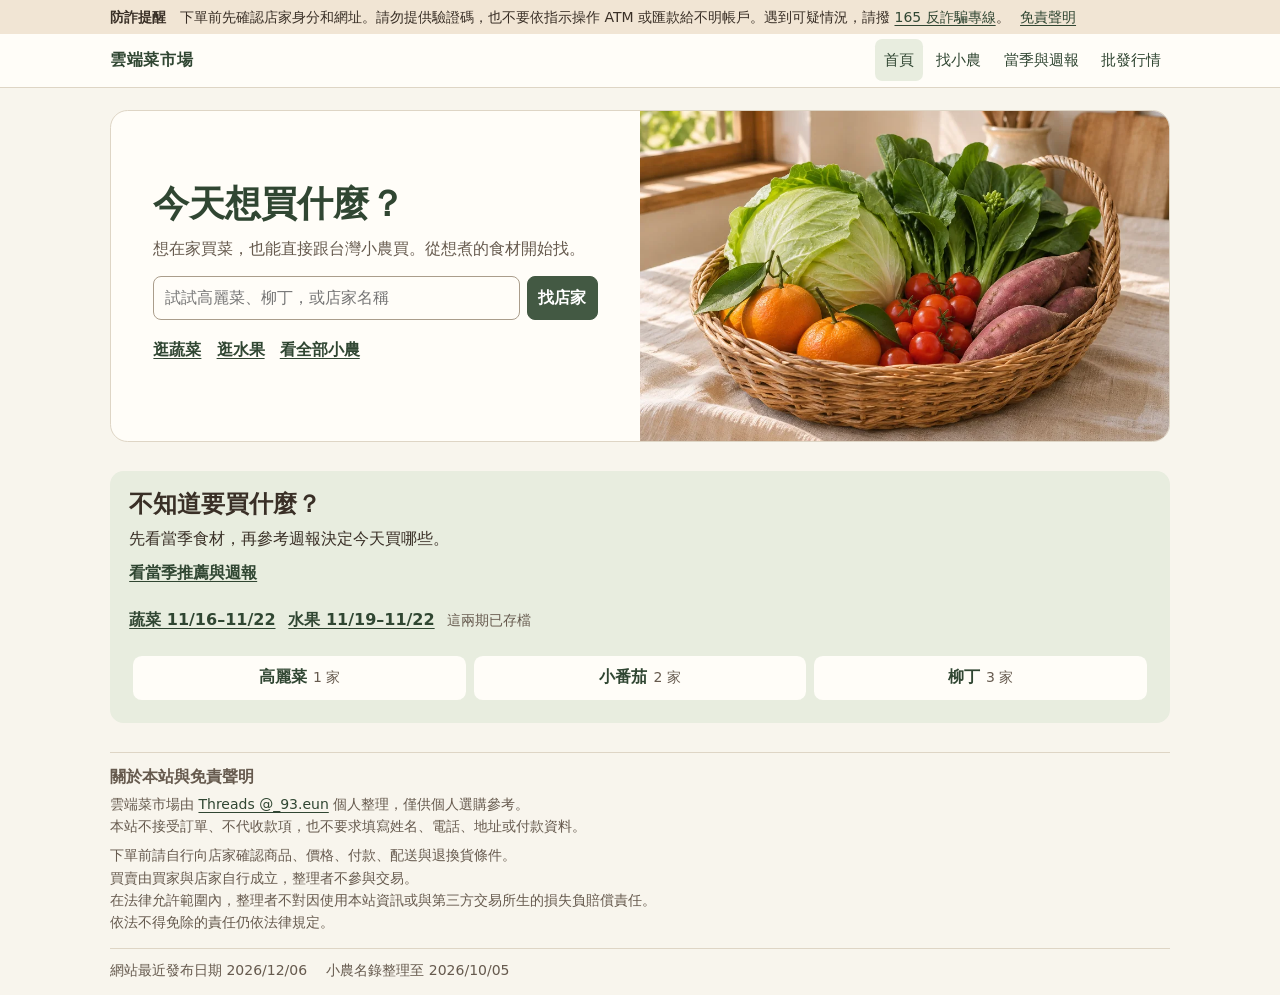
==== index.html @ 879df222 "Use weekly recommendations as the wholesale price list" ====
<!doctype html>
<html lang="zh-Hant-TW">
<head>
<meta charset="utf-8">
<meta name="viewport" content="width=device-width, initial-scale=1">
<meta name="description" content="台灣小農購買指南，依節氣找當季蔬果、參考批發行情，直接前往小農的購買管道。">
<meta name="theme-color" content="#f8f5ed">
<title>雲端菜市場</title>
<link rel="stylesheet" href="market.css?v=15">
<script defer src="market.js?v=15"></script>
</head>
<body>
<aside class="safety-banner" aria-label="防詐提醒">
  <p><strong>防詐提醒</strong>　下單前先確認店家身分和網址。請勿提供驗證碼，也不要依指示操作 ATM 或匯款給不明帳戶。遇到可疑情況，請撥 <a href="tel:165">165 反詐騙專線</a>。<a class="disclaimer-link" href="#disclaimer">免責聲明</a></p>
</aside>
<header><nav aria-label="市場導覽"><a class="brand" href="index.html">雲端菜市場</a><div class="nav-links"><a href="index.html" aria-current="page">首頁</a><a href="farms.html">找小農</a><a href="season.html">當季與週報</a><a id="prices" href="prices.html">批發行情</a></div></nav></header>
<main class="home">
  <section class="hero" aria-labelledby="home-title">
    <div class="hero-copy">
      <h1 id="home-title">今天想買什麼？</h1>
      <p>想在家買菜，也能直接跟台灣小農買。從想煮的食材開始找。</p>
      <form class="site-search" id="filters" action="farms.html" method="get" role="search">
        <label class="visually-hidden" for="search">搜尋品項或店家</label>
        <input id="search" type="search" name="q" placeholder="試試高麗菜、柳丁，或店家名稱">
        <button type="submit" class="primary">找店家</button>
      </form>
      <div class="browse-links" id="directory" tabindex="-1" aria-label="依類別逛小農">
        <a href="farms.html?category=蔬菜">逛蔬菜</a>
        <a href="farms.html?category=水果">逛水果</a>
        <a href="farms.html">看全部小農</a>
      </div>
    </div>
    <img class="hero-image" src="market-basket.webp" width="960" height="640" alt="竹籃裡盛著高麗菜、柑橘、小番茄和地瓜">
  </section>

  <section id="search-results" hidden aria-labelledby="results-heading">
    <div class="result-heading">
      <h2 id="results-heading" tabindex="-1">搜尋結果</h2>
      <button type="button" id="clear" class="quiet-button">清除搜尋</button>
    </div>
    <p id="count" role="status">正在載入小農名錄。</p>
    <p id="no-results" hidden><a href="farms.html">逛小農名錄</a>　<a href="season.html">看當季推薦</a></p>
  <div class="grid farm-grid" id="farms"></div>
    <button id="more" type="button" hidden>顯示更多店家</button>
  </section>

  <section id="shop-ideas" class="ideas" aria-labelledby="ideas-title">
    <div class="ideas-copy">
      <h2 id="ideas-title">不知道要買什麼？</h2>
      <p>先看當季食材，再參考週報決定今天買哪些。</p>
      <a id="season" class="text-link" href="season.html">看當季推薦與週報</a>
      <div class="weekly-links" aria-label="週報">
        <a id="home-vegetable-period" href="season.html#vegetable-weekly">蔬菜週報</a>
        <a id="home-fruit-period" href="season.html#weekly">水果週報</a>
        <span id="home-weekly" class="meta" hidden>這兩期已存檔</span>
      </div>
    </div>
    <div id="home-picks" class="home-picks" aria-label="從當季品項找店家"></div>
  </section>
</main>
<footer>
  <section class="disclaimer" id="disclaimer" aria-labelledby="disclaimer-title">
    <h2 id="disclaimer-title">關於本站與免責聲明</h2>
    <p>雲端菜市場由 <a href="https://www.threads.com/@_93.eun">Threads @_93.eun</a> 個人整理，僅供個人選購參考。<br>
      本站不接受訂單、不代收款項，也不要求填寫姓名、電話、地址或付款資料。</p>
    <p>下單前請自行向店家確認商品、價格、付款、配送與退換貨條件。<br>
      買賣由買家與店家自行成立，整理者不參與交易。<br>
      在法律允許範圍內，整理者不對因使用本站資訊或與第三方交易所生的損失負賠償責任。<br>
      依法不得免除的責任仍依法律規定。</p>
  </section>
  <p class="site-dates"><span>網站最近發布日期 <time id="published-at">查詢中</time></span><span>小農名錄整理至 <time datetime="2026-10-05">2026/10/05</time></span></p>
</footer>
</body>
</html>
---- market.css ----
:root {
  font-family: "Noto Sans TC", "PingFang TC", "Microsoft JhengHei", system-ui, sans-serif;
  font-size: 100%;
  line-height: 1.6;
  color: #392f26;
  background: #f8f5ed;
  --surface: #fffdf8;
  --ink: #392f26;
  --muted: #665a4e;
  --green: #435943;
  --green-dark: #304632;
  --green-wash: #e8eddf;
  --line: #ded5c5;
  --warm: #f1e5d4;
  --radius: .85rem;
}
* { box-sizing: border-box; }
[hidden] { display: none !important; }
body { margin: 0; }
a { color: var(--green-dark); text-underline-offset: .2em; }
:focus-visible { outline: 3px solid #90644a; outline-offset: 3px; }
h1, h2, h3, p { margin: 0; }
h1, h2, h3 { line-height: 1.25; }
h1 { font-size: clamp(1.66rem, 4vw, 2.25rem); }
h2 { font-size: clamp(1.21rem, 3vw, 1.48rem); }
h3 { font-size: 1.08rem; }
p, .meta { margin-top: .4rem; }
.muted, .meta { color: var(--muted); }
.meta, .safety-banner { font-size: .875rem; }
nav, main, footer, .intro, .safety-banner p { width: min(1060px, calc(100% - 2rem)); margin-inline: auto; }
.safety-banner { background: var(--warm); }
.safety-banner p { margin-block: 0; padding: .35rem 0; }
header { background: var(--surface); border-bottom: 1px solid var(--line); }
nav, .nav-links { display: flex; align-items: center; flex-wrap: wrap; gap: .1rem .3rem; }
nav { justify-content: space-between; padding: .35rem 0; }
nav a { display: inline-flex; align-items: center; min-height: 42px; padding: .2rem .55rem; text-decoration: none; border-radius: .45rem; font-size: .94rem; }
nav a:hover, nav a[aria-current="page"] { background: var(--green-wash); }
nav .brand { padding-inline: 0; font-weight: 800; font-size: 1rem; letter-spacing: .04em; }
.intro { padding: .85rem 0 1.25rem; }
.intro p, .hero-copy p { color: var(--muted); }
section { margin: 1.4rem 0 1.8rem; scroll-margin-top: 1rem; }
.hero {
  margin-top: 1.4rem;
  display: grid;
  grid-template-columns: repeat(2, minmax(0, 1fr));
  align-items: stretch;
  background: var(--surface);
  border: 1px solid var(--line);
  border-radius: calc(var(--radius) + .25rem);
  overflow: clip;
}
.hero-copy { padding: clamp(1.1rem, 3.6vw, 2.65rem); align-self: center; }
.hero-copy h1 { color: var(--green-dark); }
.hero-copy p { max-width: 29em; margin-top: .65rem; }
.hero-image { width: 100%; height: 100%; min-height: 245px; max-height: 330px; object-fit: cover; background: var(--warm); }
form, .search-row, .site-search { min-width: 0; }
.search-row, .site-search { display: flex; gap: .45rem; align-items: stretch; }
.site-search { max-width: 31rem; margin-top: .85rem; }
.site-search button, .search-row button { flex: none; }
input, select, button, .purchase {
  font: inherit; min-height: 44px; padding: .35rem .65rem;
  border: 1px solid #aa9d8b; border-radius: .5rem;
  color: var(--ink); background: var(--surface);
}
input, select { width: 100%; min-width: 0; }
button { cursor: pointer; font-weight: 650; }
button:hover { background: var(--warm); }
.primary, .purchase { color: white; background: var(--green); border-color: var(--green); font-weight: 700; }
.primary:hover, .purchase:hover { color: white; background: var(--green-dark); }
.browse-links { display: flex; flex-wrap: wrap; gap: .25rem .95rem; margin-top: .6rem; }
.browse-links a, .text-link, .pick-link { display: inline-flex; min-height: 42px; align-items: center; font-weight: 675; }
.ideas { display: grid; gap: .65rem; padding: 1.2rem; background: var(--green-wash); border-radius: var(--radius); }
.ideas-copy .meta { margin-top: 0; }
.home-picks { display: flex; flex-wrap: nowrap; gap: .5rem; min-width: 0; overflow-x: auto; padding: .25rem; }
.home-picks > a {
  flex: 1 0 4rem; display: flex; align-items: baseline; justify-content: center; flex-wrap: wrap;
  gap: .15rem .4rem; white-space: nowrap; padding: .48rem .55rem; min-height: 44px;
  border-radius: .55rem; background: var(--surface); text-decoration: none;
}
.home-picks a:hover { text-decoration: underline; }
.home-picks .meta { margin: 0; }
.grid { display: flex; flex-wrap: wrap; justify-content: center; gap: .7rem; margin-top: .7rem; }
.grid > .card { flex: 0 0 calc((100% - 1.4rem) / 3); min-width: 0; }
.card { background: var(--surface); border: 1px solid var(--line); border-radius: var(--radius); padding: .9rem; overflow-wrap: anywhere; }
.farm-card { display: flex; flex-direction: column; align-items: flex-start; }
.farm-card .links { margin-top: auto; padding-top: .6rem; }
.farm-card .meta { line-height: 1.45; }
.farm-card .matched-products { margin-top: .4rem; }
.pick { background: #fbf4e8; }
.section-note { max-width: 46rem; margin: .45rem 0 .75rem; }
.weekly { border-top: 1px solid var(--line); padding-top: 1.2rem; }
.weekly details { margin-top: .8rem; max-width: 44rem; }
.price, .matched-products { color: var(--green-dark); font-weight: 750; }
.tag, .term { display: inline-block; color: #534638; background: var(--warm); border-radius: .35rem; padding: .08rem .44rem; margin: .33rem .25rem .1rem 0; font-size: .875rem; }
.term { margin-bottom: .55rem; }
.filters { display: grid; grid-template-columns: repeat(2, minmax(0, 1fr)); gap: .65rem; margin: .65rem 0; padding: .8rem; background: var(--surface); border: 1px solid var(--line); border-radius: var(--radius); }
.filters label { display: block; margin-bottom: .2rem; font-weight: 675; }
.links, .quick-products, .result-heading { display: flex; gap: .35rem .6rem; flex-wrap: wrap; align-items: center; }
.result-heading { justify-content: space-between; }
.links a { display: inline-flex; align-items: center; min-height: 44px; }
.links .purchase { text-decoration: none; }
.quick-products { gap: .3rem; }
.quick-products button { font-weight: 550; }
.product-index { margin-bottom: .55rem; }
.product-index[open] .quick-products { padding-bottom: .6rem; }
summary { cursor: pointer; min-height: 44px; line-height: 44px; font-weight: 650; }
#more { margin-top: .7rem; }
footer { border-top: 1px solid var(--line); padding: .85rem 0; color: var(--muted); font-size: .875rem; }
.visually-hidden { position: absolute; width: 1px; height: 1px; margin: -1px; padding: 0; overflow: hidden; clip-path: inset(50%); white-space: nowrap; border: 0; }
@media (max-width: 820px) { .grid > .card { flex-basis: calc((100% - .7rem) / 2); } }
@media (max-width: 650px) {
  .hero { grid-template-columns: 1fr; }
  .hero-image { min-height: 0; max-height: 165px; object-position: 50% 54%; }
}
@media (max-width: 520px) {
  nav, main, footer, .intro { width: calc(100% - 1.25rem); }
  .grid > .card { flex-basis: 100%; }
  .filters { grid-template-columns: 1fr; }
  nav { gap: 0; }
  nav a { min-height: 40px; padding-inline: .35rem; }
  .safety-banner p { line-height: 1.45; }
  .hero-copy { padding: .9rem; }
}

.disclaimer-link { display: inline-block; margin-inline-start: .65rem; }
.disclaimer { max-width: 52rem; margin: 0 0 .9rem; }
.disclaimer h2 { font-size: 1rem; }
.site-dates { display: flex; flex-wrap: wrap; column-gap: 1.2rem; row-gap: .2rem; border-top: 1px solid var(--line); padding-top: .6rem; }

.weekly-links { display: flex; align-items: center; flex-wrap: wrap; gap: .1rem .8rem; margin-top: .25rem; }
.weekly-links a { display: inline-flex; align-items: center; min-height: 44px; font-weight: 650; }

.weekly-grid { display: grid; grid-template-columns: repeat(2, minmax(0, 1fr)); gap: .85rem; margin-top: 1rem; }
.weekly-brief { margin: 0; padding: .9rem; border: 1px solid var(--line); border-radius: var(--radius); background: var(--surface); }
.weekly-brief h2 .meta { display: inline-block; font-size: .95rem; margin: 0 0 0 .2rem; }
.weekly-rows { margin: .55rem 0; }
.weekly-rows > div { display: grid; grid-template-columns: 5.25rem minmax(0, 1fr); gap: .25rem; border-top: 1px solid var(--line); padding: .2rem 0; align-items: baseline; }
.weekly-rows dt { font-weight: 720; }
.weekly-rows dd { margin: 0; overflow-wrap: anywhere; }
.produce-link { display: inline-flex; align-items: center; min-height: 44px; padding: 0 .52rem; border-radius: .4rem; background: var(--green-wash); font-weight: 670; }
.produce-link:hover { background: var(--warm); }
@media (max-width: 850px) { .weekly-grid { grid-template-columns: 1fr; } }
@media (max-width: 410px) { .weekly-rows > div { grid-template-columns: 4.45rem minmax(0, 1fr); } }

#directory .farm-grid { justify-content: flex-start; }
.farm-grid > .farm-card { padding: .85rem; }
.farm-origin { margin-top: .2rem; color: var(--muted); font-size: .875rem; }
.farm-categories { margin-top: .3rem; }
.product-suggestions { border: 1px solid var(--line); border-radius: var(--radius); padding: .6rem .8rem; background: var(--surface); }
.product-suggestions p { margin: 0 0 .25rem; color: var(--muted); font-weight: 650; }
.product-suggestions button { background: var(--green-wash); }
.product-suggestions button:hover { background: var(--warm); }

.seasonal-picks { display: grid; gap: .65rem; margin-top: .7rem; }
.seasonal-row { display: grid; grid-template-columns: 3.4rem minmax(0, 1fr); gap: .6rem; align-items: start; }
.seasonal-label { margin: 0; padding: .38rem .32rem; border-radius: .4rem; text-align: center; font-size: .96rem; }
.vegetable-label { background: #e1ebd8; color: #314b31; }
.fruit-label { background: #f8e4cc; color: #684121; }
.seasonal-items { display: flex; gap: .6rem; list-style: none; margin: 0; padding: 0; }
.seasonal-items > li { flex: 1; min-width: 0; padding: .62rem .7rem; }
.seasonal-items h4 { margin: 0; font-size: 1rem; line-height: 1.3; }
.seasonal-items p { margin-top: .3rem; }
@media (max-width: 520px) {
  .seasonal-row { grid-template-columns: 2.8rem minmax(0, 1fr); gap: .36rem; }
  .seasonal-items { gap: .35rem; }
  .seasonal-items > li { padding: .5rem .46rem; }
}

.tone-orange { background: #fae3cd; color: #684121; }
.tone-green { background: #dfebd9; color: #314b31; }
.tone-red { background: #f6dedc; color: #762d30; }
.tone-rose { background: #f6d9ce; color: #752f26; }
.tone-pink { background: #f4e0eb; color: #6e3b59; }
.tone-blue { background: #deebf5; color: #2f516c; }
.tone-neutral { background: #f2eee7; color: #514a3e; }
.tone-gray { background: #e6e7e6; color: #414742; }
.tone-brown { background: #eddfd3; color: #62432f; }
.tone-yellow { background: #faedc4; color: #624b19; }
.purchase-group { width: 100%; margin: .35rem 0 .9rem; }
.purchase-group .grid { margin-top: .5rem; }
.purchase-group h2 { scroll-margin-top: 1rem; }
.channel-links { display: flex; flex-wrap: wrap; gap: .35rem; margin: .55rem 0 .8rem; }
.channel-label {
  display: inline-flex; align-items: center; padding: .25rem .65rem;
  border-radius: .4rem; font-size: 1rem; font-weight: 720;
}
.channel-links a { min-height: 44px; font-size: .875rem; }
.farm-card .links a { font-size: .875rem; }

.page-back { display: flex; flex-wrap: wrap; gap: .45rem; margin: 1.25rem 0; }
.back-link {
  display: inline-flex; align-items: center; min-height: 44px; padding: .3rem .7rem;
  border: 1px solid var(--line); border-radius: .5rem; background: var(--green-wash);
  color: var(--green-dark); font-size: .94rem; font-weight: 700; text-decoration: none;
}
.back-link:hover { background: var(--warm); text-decoration: underline; }
#directory, #filters, #season-search, #price-search { scroll-margin-top: .8rem; }

.price-section { margin: 1.2rem 0 1.55rem; }
.price-quotes { margin-top: .35rem; }
.quote-detail { display: block; margin: .05rem 0 0; }
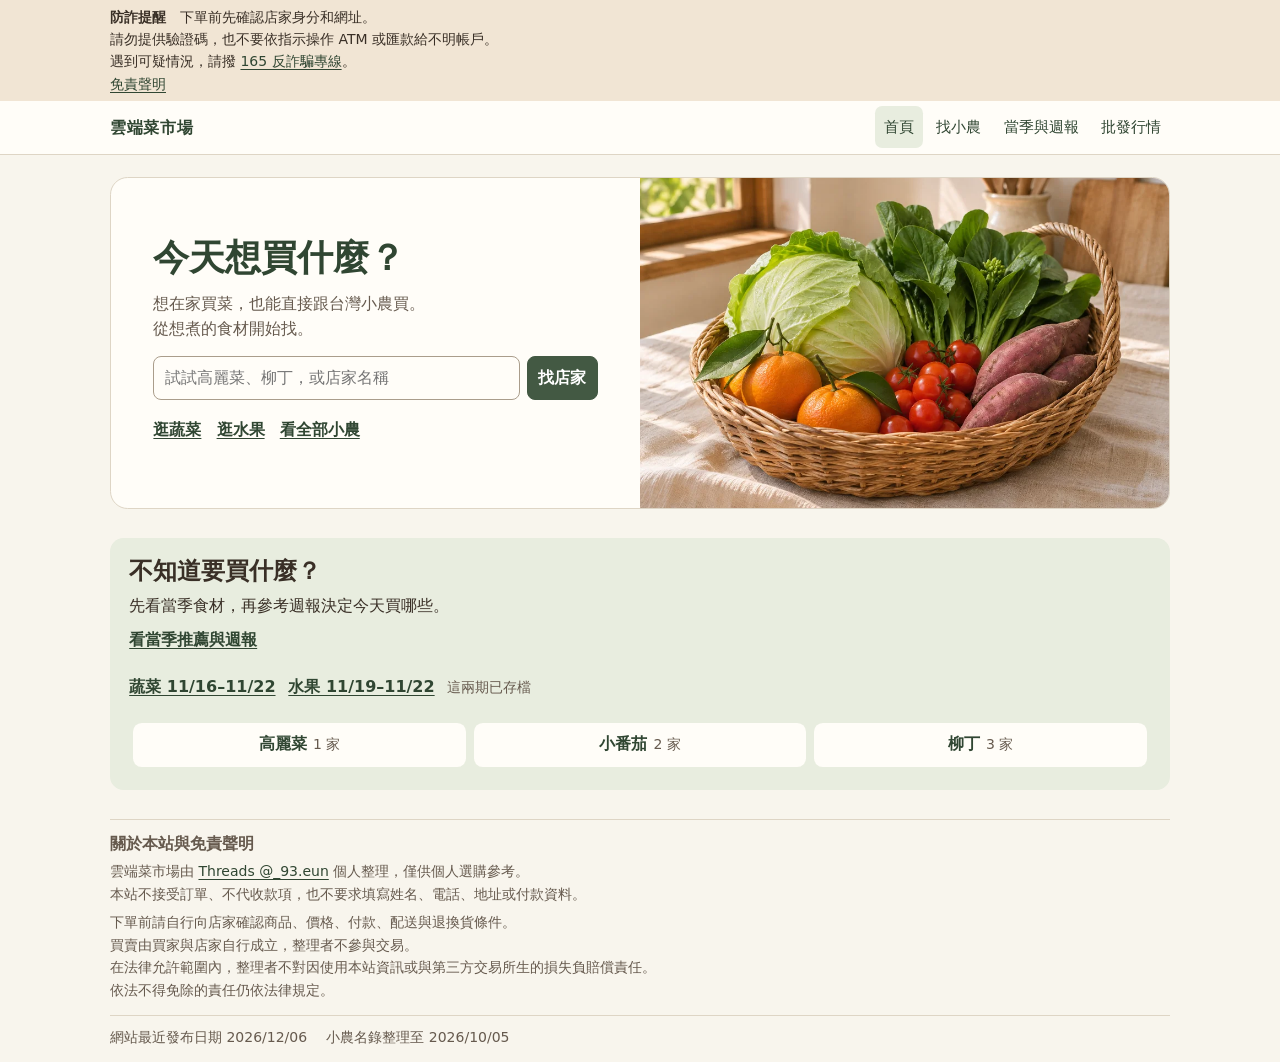
==== commit 1163c0cb: "Break public-facing copy after each sentence" ====
--- a/index.html
+++ b/index.html
@@ -6,19 +6,23 @@
 <meta name="description" content="台灣小農購買指南，依節氣找當季蔬果、參考批發行情，直接前往小農的購買管道。">
 <meta name="theme-color" content="#f8f5ed">
 <title>雲端菜市場</title>
-<link rel="stylesheet" href="market.css?v=15">
-<script defer src="market.js?v=15"></script>
+<link rel="stylesheet" href="market.css?v=18">
+<script defer src="market.js?v=18"></script>
 </head>
 <body>
 <aside class="safety-banner" aria-label="防詐提醒">
-  <p><strong>防詐提醒</strong>　下單前先確認店家身分和網址。請勿提供驗證碼，也不要依指示操作 ATM 或匯款給不明帳戶。遇到可疑情況，請撥 <a href="tel:165">165 反詐騙專線</a>。<a class="disclaimer-link" href="#disclaimer">免責聲明</a></p>
+  <p><strong>防詐提醒</strong>　下單前先確認店家身分和網址。<br>
+    請勿提供驗證碼，也不要依指示操作 ATM 或匯款給不明帳戶。<br>
+    遇到可疑情況，請撥 <a href="tel:165">165 反詐騙專線</a>。<br>
+    <a class="disclaimer-link" href="#disclaimer">免責聲明</a></p>
 </aside>
 <header><nav aria-label="市場導覽"><a class="brand" href="index.html">雲端菜市場</a><div class="nav-links"><a href="index.html" aria-current="page">首頁</a><a href="farms.html">找小農</a><a href="season.html">當季與週報</a><a id="prices" href="prices.html">批發行情</a></div></nav></header>
 <main class="home">
   <section class="hero" aria-labelledby="home-title">
     <div class="hero-copy">
       <h1 id="home-title">今天想買什麼？</h1>
-      <p>想在家買菜，也能直接跟台灣小農買。從想煮的食材開始找。</p>
+      <p>想在家買菜，也能直接跟台灣小農買。<br>
+    從想煮的食材開始找。</p>
       <form class="site-search" id="filters" action="farms.html" method="get" role="search">
         <label class="visually-hidden" for="search">搜尋品項或店家</label>
         <input id="search" type="search" name="q" placeholder="試試高麗菜、柳丁，或店家名稱">
@@ -38,7 +42,7 @@
       <h2 id="results-heading" tabindex="-1">搜尋結果</h2>
       <button type="button" id="clear" class="quiet-button">清除搜尋</button>
     </div>
-    <p id="count" role="status">正在載入小農名錄。</p>
+    <p id="count" class="sentence-lines" role="status">正在載入小農名錄。</p>
     <p id="no-results" hidden><a href="farms.html">逛小農名錄</a>　<a href="season.html">看當季推薦</a></p>
   <div class="grid farm-grid" id="farms"></div>
     <button id="more" type="button" hidden>顯示更多店家</button>
--- a/market.css
+++ b/market.css
@@ -122,7 +122,7 @@
   .hero-copy { padding: .9rem; }
 }
 
-.disclaimer-link { display: inline-block; margin-inline-start: .65rem; }
+.disclaimer-link { display: inline-block; }
 .disclaimer { max-width: 52rem; margin: 0 0 .9rem; }
 .disclaimer h2 { font-size: 1rem; }
 .site-dates { display: flex; flex-wrap: wrap; column-gap: 1.2rem; row-gap: .2rem; border-top: 1px solid var(--line); padding-top: .6rem; }
@@ -199,3 +199,11 @@
 .price-section { margin: 1.2rem 0 1.55rem; }
 .price-quotes { margin-top: .35rem; }
 .quote-detail { display: block; margin: .05rem 0 0; }
+
+.price-section .grid { justify-content: flex-start; }
+
+.full-weekly { border-top: 1px solid var(--line); padding-top: .15rem; }
+.full-weekly summary { color: var(--green-dark); }
+.weekly-original { white-space: pre-wrap; overflow-wrap: anywhere; line-height: 1.7; padding-bottom: .25rem; }
+
+.sentence-lines { white-space: pre-line; }
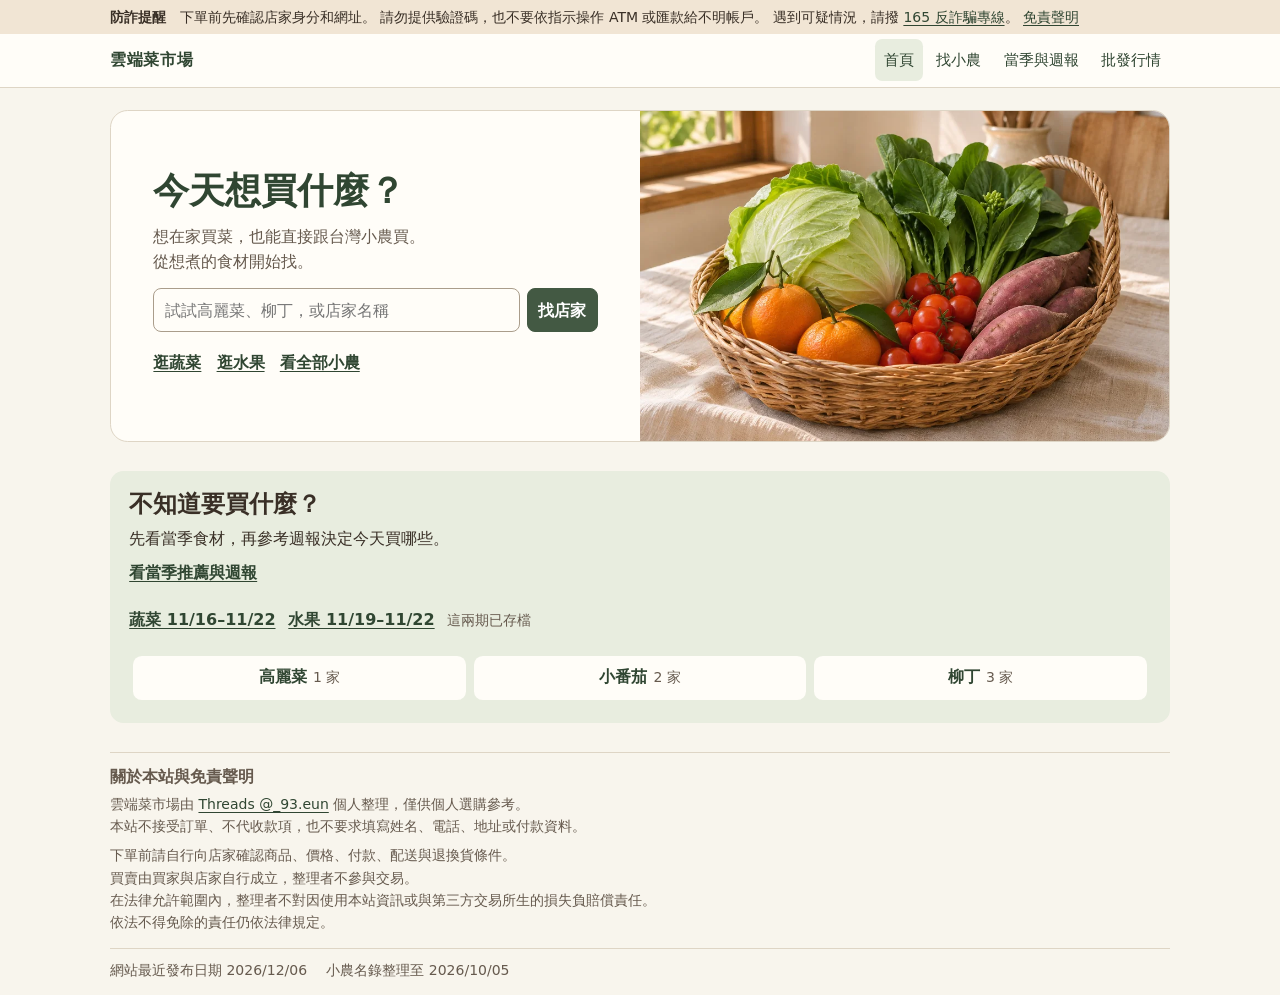
==== commit d612c94f: "Keep the top fraud notice on one line" ====
--- a/index.html
+++ b/index.html
@@ -11,10 +11,7 @@
 </head>
 <body>
 <aside class="safety-banner" aria-label="防詐提醒">
-  <p><strong>防詐提醒</strong>　下單前先確認店家身分和網址。<br>
-    請勿提供驗證碼，也不要依指示操作 ATM 或匯款給不明帳戶。<br>
-    遇到可疑情況，請撥 <a href="tel:165">165 反詐騙專線</a>。<br>
-    <a class="disclaimer-link" href="#disclaimer">免責聲明</a></p>
+  <p><strong>防詐提醒</strong>　下單前先確認店家身分和網址。 請勿提供驗證碼，也不要依指示操作 ATM 或匯款給不明帳戶。 遇到可疑情況，請撥 <a href="tel:165">165 反詐騙專線</a>。 <a class="disclaimer-link" href="#disclaimer">免責聲明</a></p>
 </aside>
 <header><nav aria-label="市場導覽"><a class="brand" href="index.html">雲端菜市場</a><div class="nav-links"><a href="index.html" aria-current="page">首頁</a><a href="farms.html">找小農</a><a href="season.html">當季與週報</a><a id="prices" href="prices.html">批發行情</a></div></nav></header>
 <main class="home">
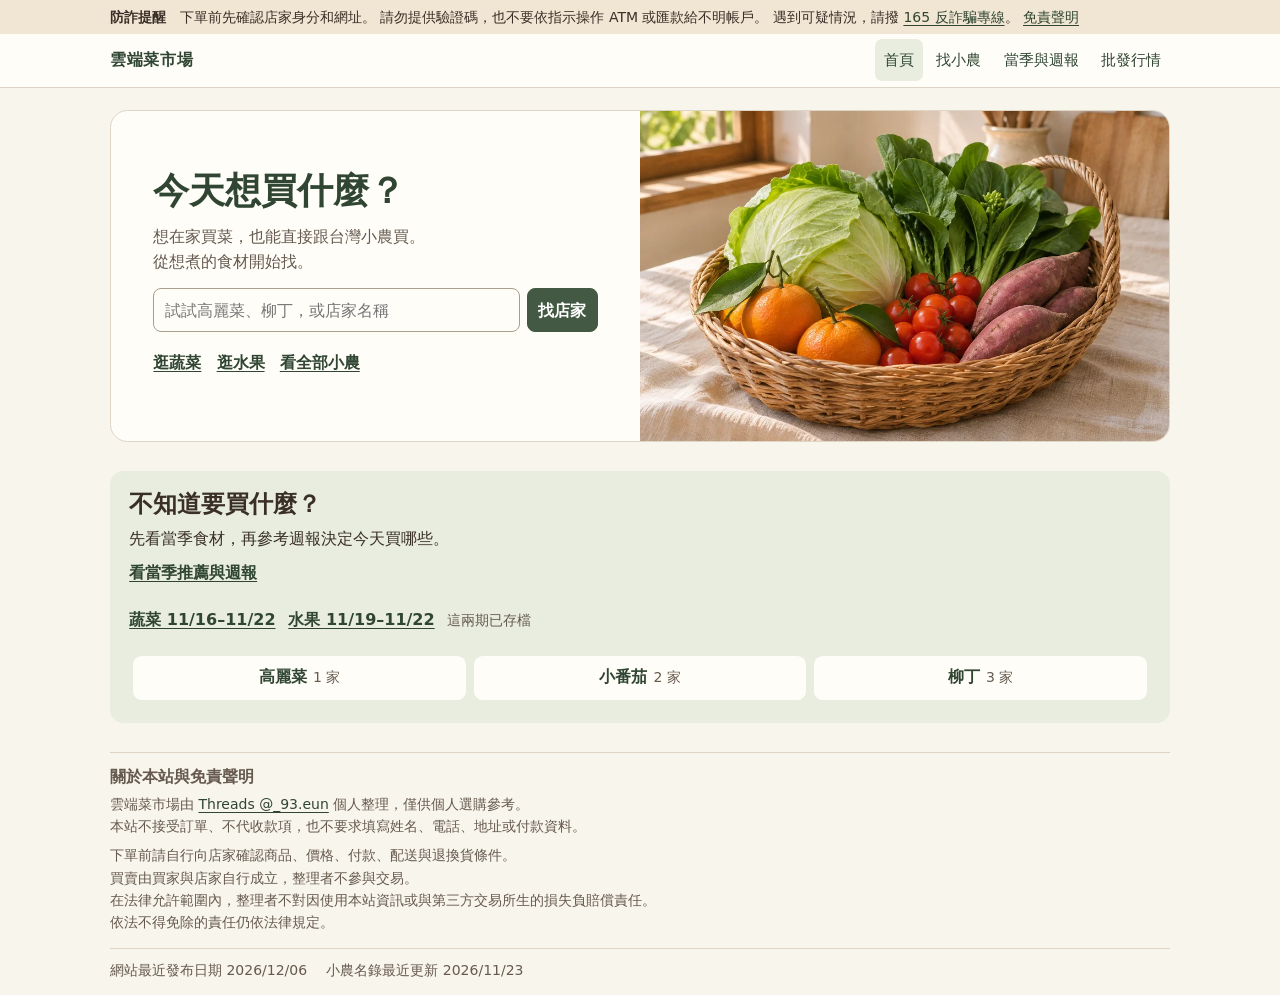
==== commit 4656c92f: "Add Niu Tomato to the vegetable directory" ====
--- a/index.html
+++ b/index.html
@@ -69,7 +69,7 @@
       在法律允許範圍內，整理者不對因使用本站資訊或與第三方交易所生的損失負賠償責任。<br>
       依法不得免除的責任仍依法律規定。</p>
   </section>
-  <p class="site-dates"><span>網站最近發布日期 <time id="published-at">查詢中</time></span><span>小農名錄整理至 <time datetime="2026-10-05">2026/10/05</time></span></p>
+  <p class="site-dates"><span>網站最近發布日期 <time id="published-at">查詢中</time></span><span>小農名錄最近更新 <time datetime="2026-11-23">2026/11/23</time></span></p>
 </footer>
 </body>
 </html>
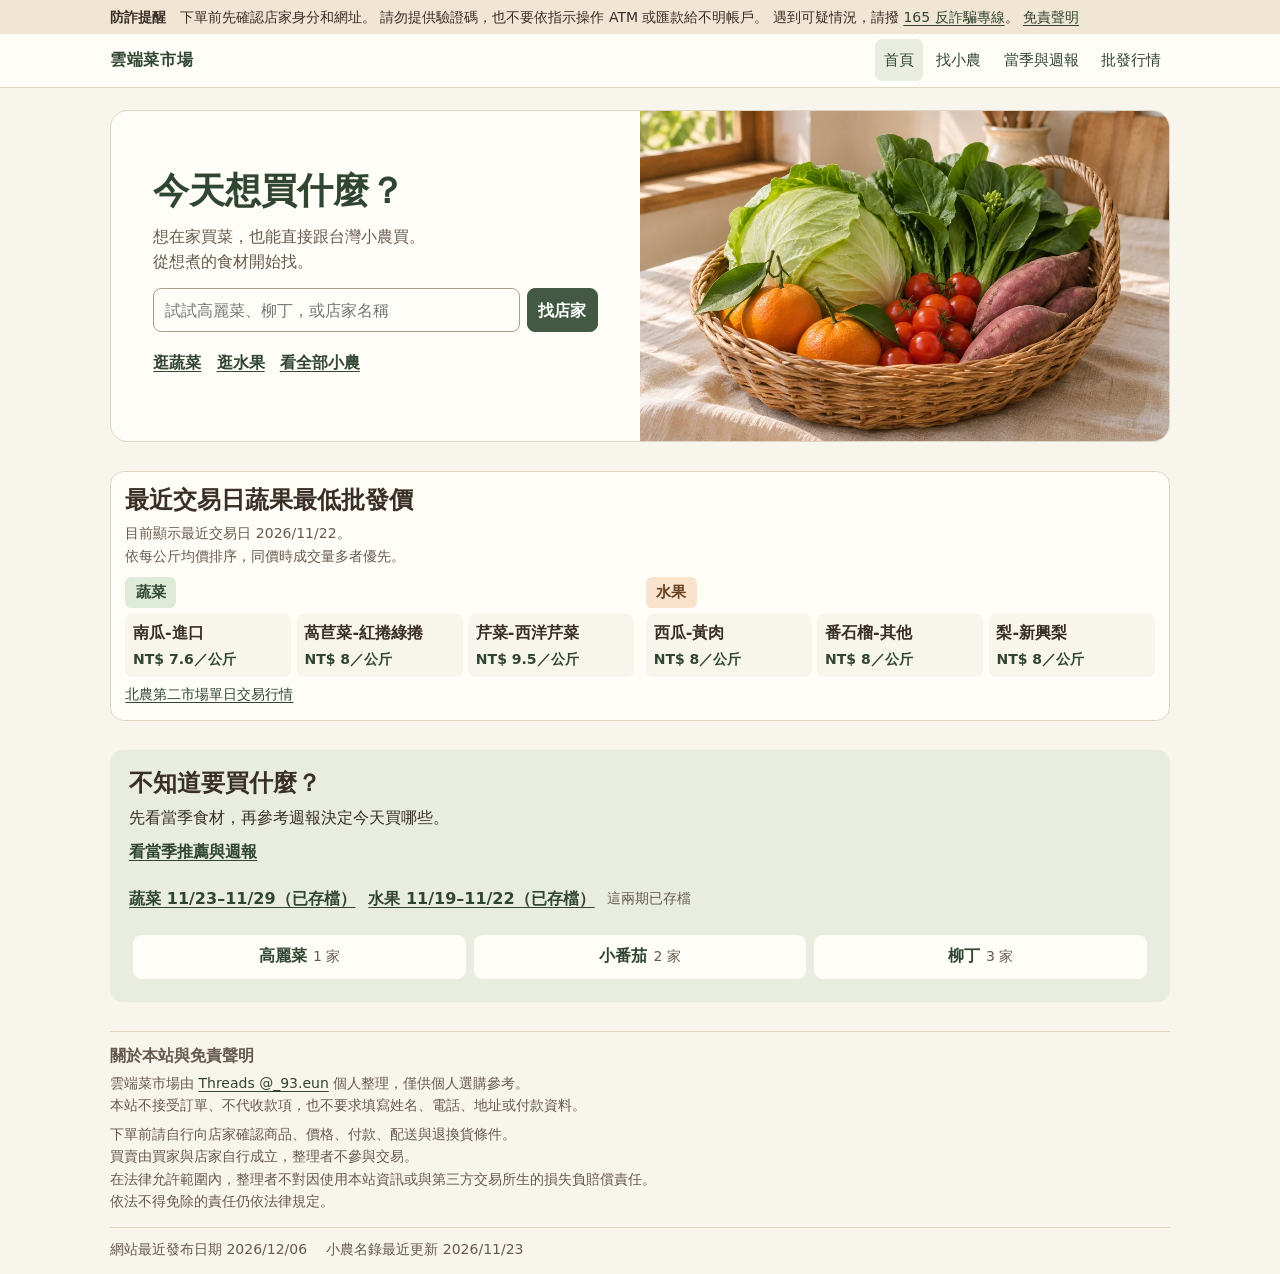
==== commit c08deb3e: "Show daily vegetable and fruit price leaders and refresh the vegetable report" ====
--- a/index.html
+++ b/index.html
@@ -6,8 +6,8 @@
 <meta name="description" content="台灣小農購買指南，依節氣找當季蔬果、參考批發行情，直接前往小農的購買管道。">
 <meta name="theme-color" content="#f8f5ed">
 <title>雲端菜市場</title>
-<link rel="stylesheet" href="market.css?v=18">
-<script defer src="market.js?v=18"></script>
+<link rel="stylesheet" href="market.css?v=19">
+<script defer src="market.js?v=19"></script>
 </head>
 <body>
 <aside class="safety-banner" aria-label="防詐提醒">
@@ -45,6 +45,13 @@
     <button id="more" type="button" hidden>顯示更多店家</button>
   </section>
 
+  <section id="home-cheapest" class="home-cheapest" aria-labelledby="cheapest-title">
+    <h2 id="cheapest-title">蔬果最低批發價</h2>
+    <p class="meta sentence-lines" id="cheapest-status" role="status">正在讀取北農行情。</p>
+    <div class="cheapest-groups" id="cheapest-groups"></div>
+    <p class="meta"><a href="https://www.tapmc.com.tw/Pages/Trans/Price1">北農第二市場單日交易行情</a></p>
+  </section>
+
   <section id="shop-ideas" class="ideas" aria-labelledby="ideas-title">
     <div class="ideas-copy">
       <h2 id="ideas-title">不知道要買什麼？</h2>
--- a/market.css
+++ b/market.css
@@ -207,3 +207,14 @@
 .weekly-original { white-space: pre-wrap; overflow-wrap: anywhere; line-height: 1.7; padding-bottom: .25rem; }
 
 .sentence-lines { white-space: pre-line; }
+
+.home-cheapest { background: var(--surface); padding: .9rem; border: 1px solid var(--line); border-radius: var(--radius); }
+.cheapest-groups { display: grid; grid-template-columns: repeat(2, minmax(0, 1fr)); gap: .75rem; margin-top: .6rem; }
+.cheapest-group { min-width: 0; }
+.cheapest-group h3 { display: inline-block; padding-inline: .65rem; }
+.cheapest-items { list-style: none; padding: 0; margin: .35rem 0 0; display: grid; grid-template-columns: repeat(3, minmax(0, 1fr)); gap: .35rem; }
+.cheapest-items li { background: #f8f5ed; border-radius: .45rem; padding: .4rem .48rem; min-width: 0; overflow-wrap: anywhere; }
+.cheapest-items strong, .cheapest-items span { display: block; }
+.cheapest-items .price { margin-top: .15rem; font-size: .875rem; }
+@media (max-width: 820px) { .cheapest-groups { grid-template-columns: 1fr; } }
+@media (max-width: 360px) { .cheapest-items { grid-template-columns: 1fr; } }
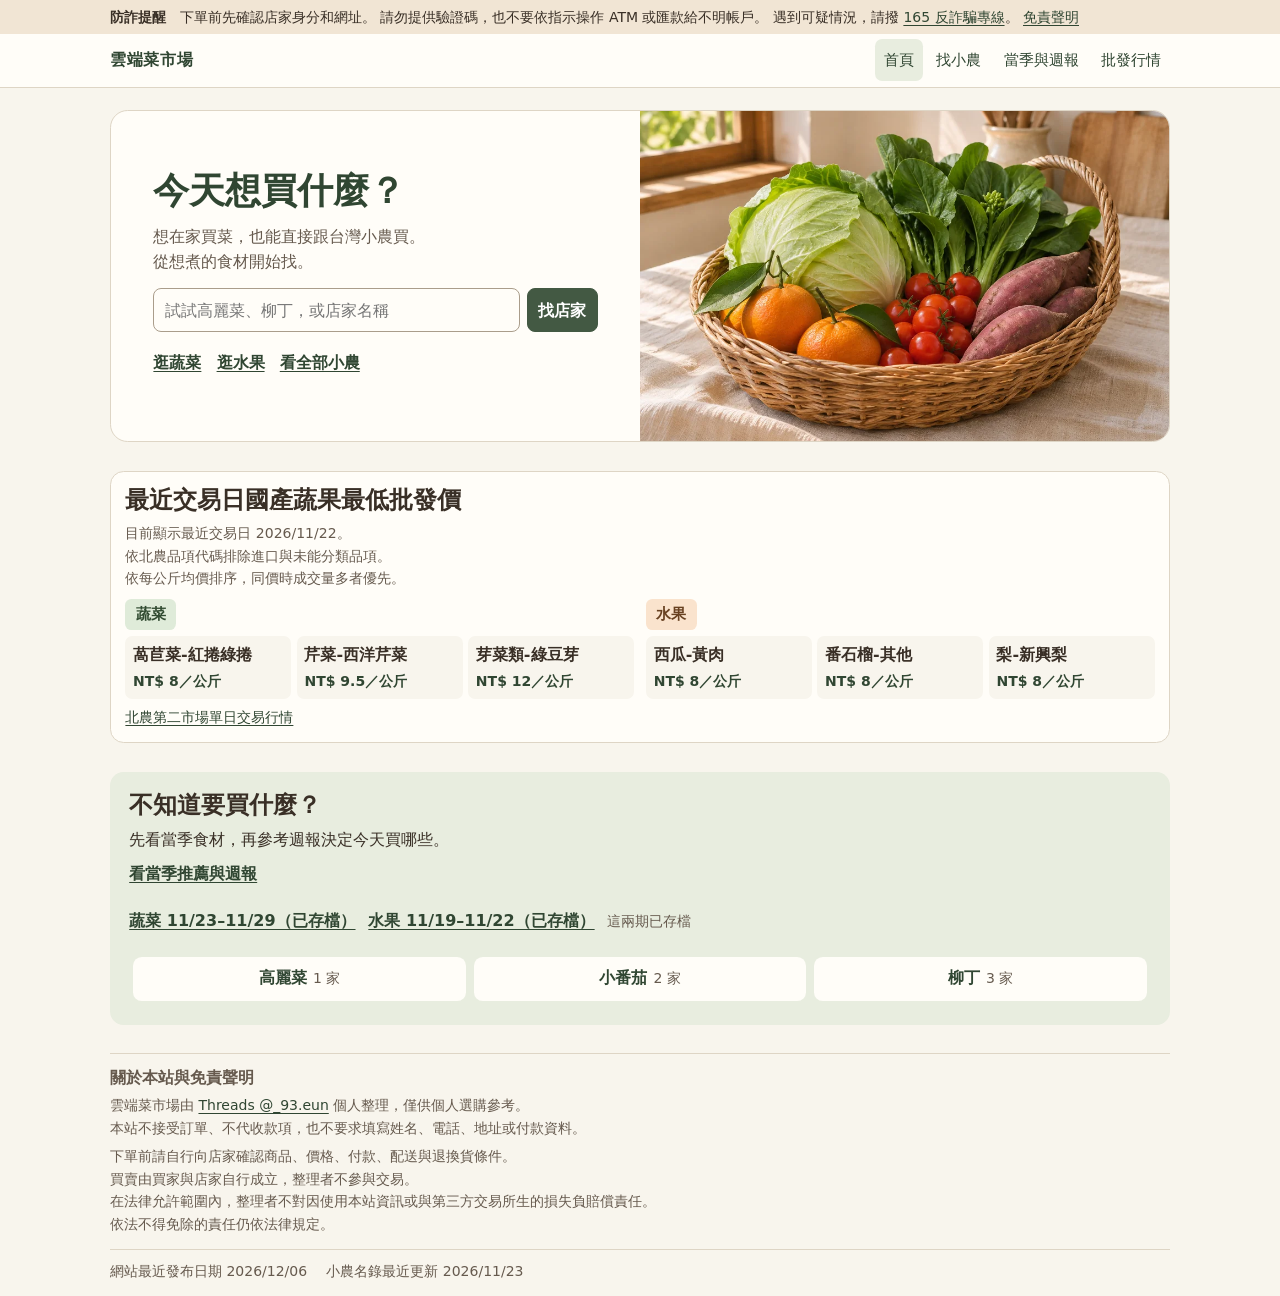
==== commit cc74d86d: "Use domestic produce categories for market prices and rankings" ====
--- a/index.html
+++ b/index.html
@@ -7,7 +7,7 @@
 <meta name="theme-color" content="#f8f5ed">
 <title>雲端菜市場</title>
 <link rel="stylesheet" href="market.css?v=19">
-<script defer src="market.js?v=19"></script>
+<script defer src="market.js?v=20"></script>
 </head>
 <body>
 <aside class="safety-banner" aria-label="防詐提醒">
@@ -46,7 +46,7 @@
   </section>
 
   <section id="home-cheapest" class="home-cheapest" aria-labelledby="cheapest-title">
-    <h2 id="cheapest-title">蔬果最低批發價</h2>
+    <h2 id="cheapest-title">國產蔬果最低批發價</h2>
     <p class="meta sentence-lines" id="cheapest-status" role="status">正在讀取北農行情。</p>
     <div class="cheapest-groups" id="cheapest-groups"></div>
     <p class="meta"><a href="https://www.tapmc.com.tw/Pages/Trans/Price1">北農第二市場單日交易行情</a></p>
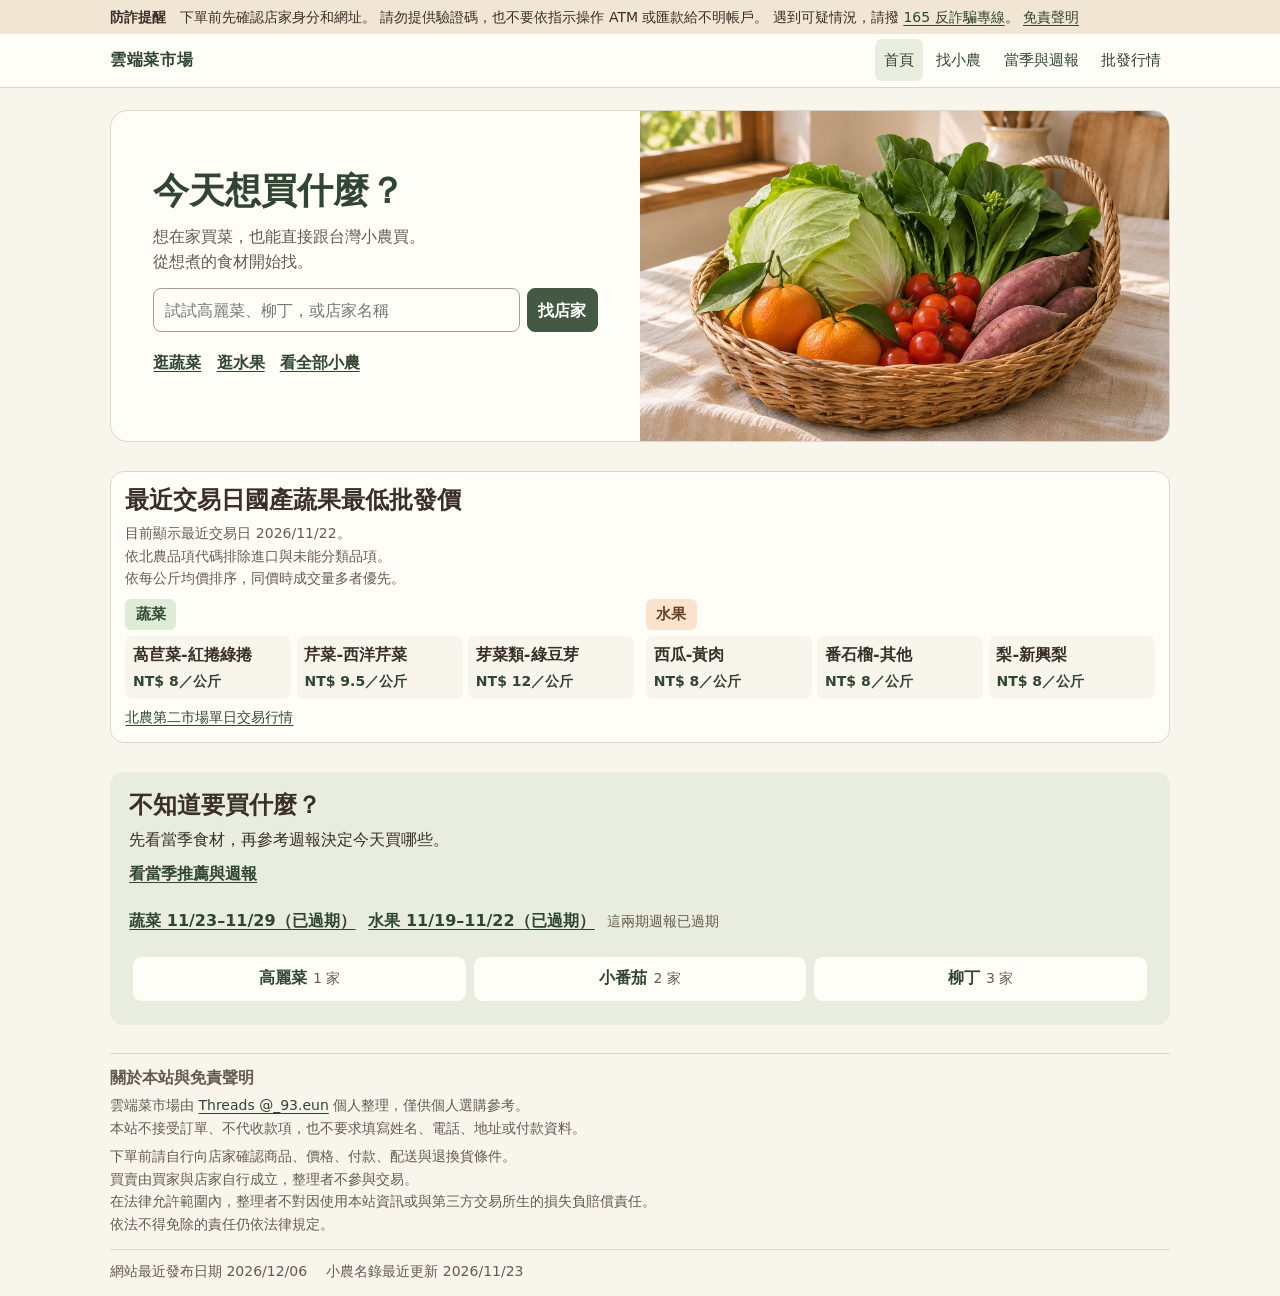
==== commit 20564780: "Label expired weekly reports explicitly" ====
--- a/index.html
+++ b/index.html
@@ -7,7 +7,7 @@
 <meta name="theme-color" content="#f8f5ed">
 <title>雲端菜市場</title>
 <link rel="stylesheet" href="market.css?v=19">
-<script defer src="market.js?v=20"></script>
+<script defer src="market.js?v=21"></script>
 </head>
 <body>
 <aside class="safety-banner" aria-label="防詐提醒">
@@ -60,7 +60,7 @@
       <div class="weekly-links" aria-label="週報">
         <a id="home-vegetable-period" href="season.html#vegetable-weekly">蔬菜週報</a>
         <a id="home-fruit-period" href="season.html#weekly">水果週報</a>
-        <span id="home-weekly" class="meta" hidden>這兩期已存檔</span>
+        <span id="home-weekly" class="meta" hidden>這兩期週報已過期</span>
       </div>
     </div>
     <div id="home-picks" class="home-picks" aria-label="從當季品項找店家"></div>
